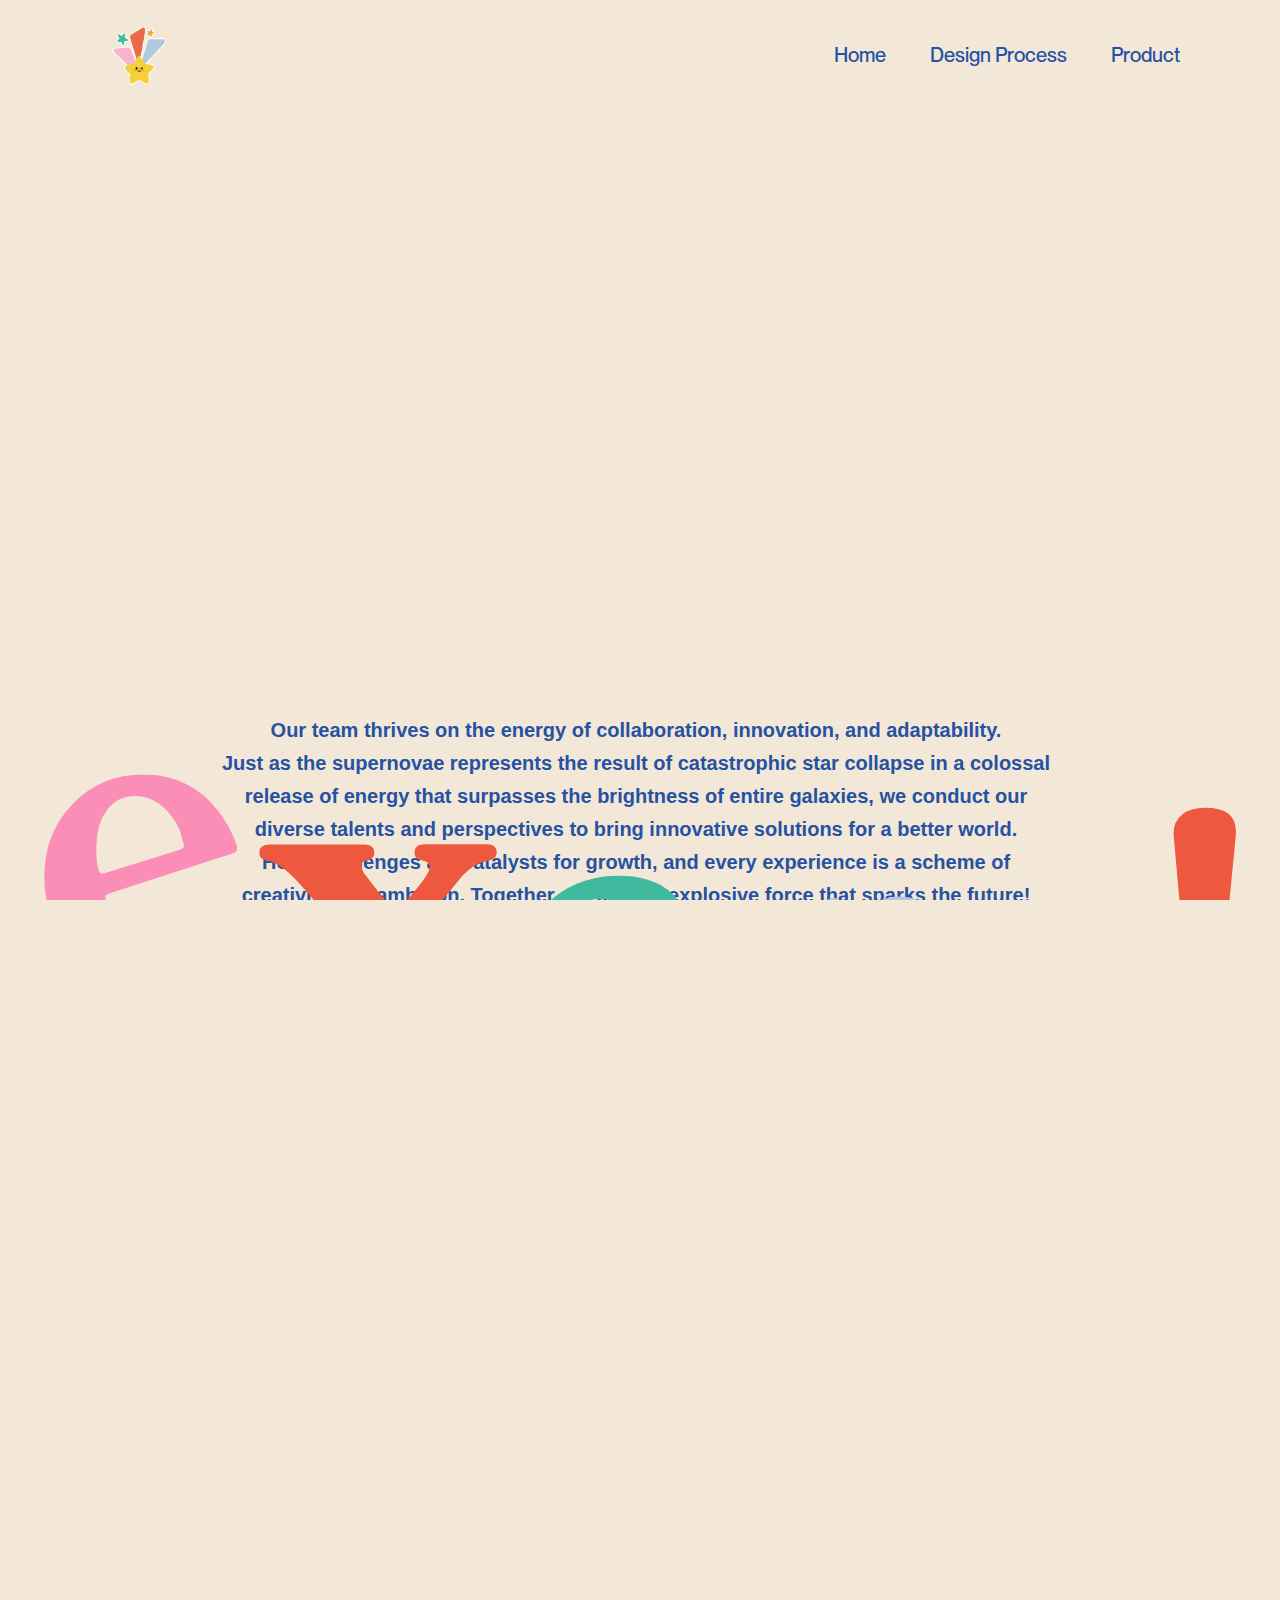
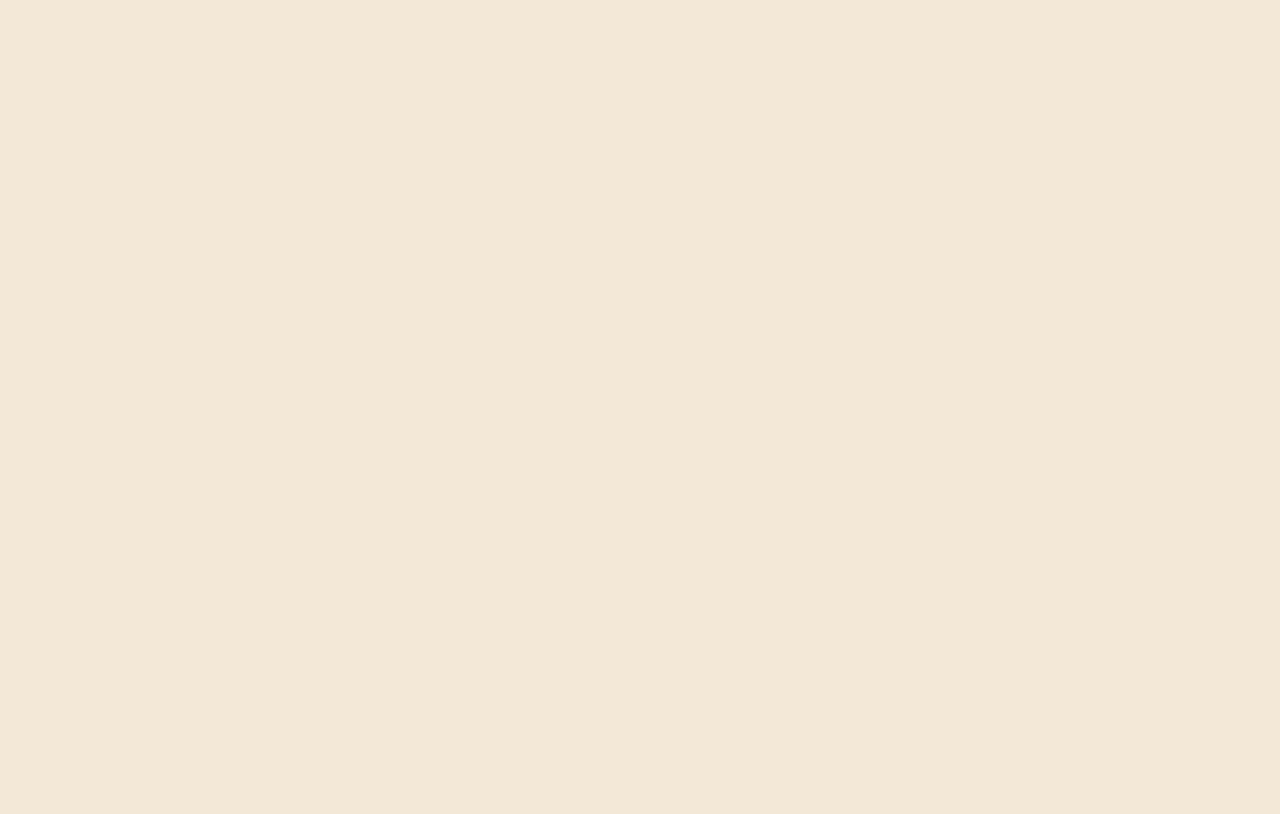
==== index.html @ 471c4457 "Add files via upload" ====
<!DOCTYPE html>
<html lang="en">
<head>
    <meta charset="UTF-8">
    <meta name="viewport" content="width=device-width, initial-scale=1.0">
    <title>Exars</title>
    <link rel="icon" type="x-icon" href="./img/Untitled_Artwork 11.png">
    <link rel="stylesheet" href="css/style.css">
    <link rel="stylesheet" href="https://cdnjs.cloudflare.com/ajax/libs/font-awesome/6.3.0/css/all.min.css">
    <link href="https://fonts.googleapis.com/css2?family=Poppins:ital,wght@0,100;0,200;0,300;0,400;0,500;0,600;0,700;0,800;0,900;1,100;1,200;1,300;1,400;1,500;1,600;1,700;1,800;1,900&display=swap" rel="stylesheet">
</head>
<body>

    <header class="header">
        <a href="index.html" class="logo"><img src="img/secondary.png" alt=""></a>

        <nav class="navbar">
            <a href="index.html">Home</a>
            <a href="dp.html">Design Process</a>
            <a href="produk.html">Product</a>
        </nav>
    </header>


    <div class="exars">
        <div class="h1" style="color: #fa8eb6;">e</div>
        <div class="h1" style="color: #ed583f;">x</div>
        <div class="h1" style="color: #3fba9e;">a</div>
        <div class="h1" style="color: #b2c8df;">r</div>
        <div class="h1" style="color: #f0c20a;">s</div>
        <div class="h1" style="color: #ed583f;">!</div>
    </div> 

    <div class="exarstext">
        <div class="h1" style="color: #2c7766;">Exploding of the Stars</div>
    </div>

    <div class="introduction">
        <h1> Our team thrives on the energy of collaboration, innovation, and adaptability. </h1>
        <h1> Just as the supernovae represents the result of catastrophic star collapse in a colossal </h1>
        <h1>release of energy that surpasses the brightness of entire galaxies, we conduct our </h1>
        <h1>diverse talents and perspectives to bring innovative solutions for a better world.</h1>
        <h1>Here, challenges are catalysts for growth, and every experience is a scheme of</h1>
        <h1>creativity and ambition. Together, we are the explosive force that sparks the future! </h1>
     </div>

     <div class="crew">
        <div class="h1" style="color: #2552a3;">People behind EXARS</div>
     </div>
 

    <div class="container">
        <div class="card">
            <img src="./img/arya.jpg" alt="Arya" class="aryaimg">
            <div class="intro1">
                <h1> Arya Ghiffari Raditya</h1> 
                <h2> Game Programmer </h2>
                <p class="Arya"> The <span> skilled </span> who expertise translate</p>
                <p class="Arya"> into trendsetting experiences for </p> 
                <p class="Arya"> game enthusiasts. They create and </p>
                <p class="Arya"> develop game software by using </p>
                <p class="Arya"> suitable programming languages as </p>
                <p class="Arya"> well as generating game scripts and </p>
                <p class="Arya"> combine the visual elements of the </p>
                <p class="Arya"> game from prototype to final product</p>
        
            </div>
        </div>
        <div class="card">
            <img src="./img/ayesha.jpg" alt="Ayesha" class="ayeshaimg">
            <div class="intro2">
                <h1> Ayesha Mawla Takia </h1> 
                <h2> Graphic Designer </h2>
                <p class="Ayesha"> The masterminds behind eye </p>
                <p class="Ayesha"> catching visuals and beautiful </p>   
                <p class="Ayesha"> websites. They develop and design </p>
                <p class="Ayesha"> the overall graphic elements ideas</p>
                <p class="Ayesha"> and layout that can convey accurate </p>
                <p class="Ayesha"> messaging for our project. </p>
            </div>
        </div>
        <div class="card">
            <img src="./img/BAGASS.jpg" alt="Bagas" class="bagasimg">
            <div class="intro3">
                <h1> Bagas Irfan </h1> 
                <h2> Game Programmer </h2>
                <p class="Bagas"> The <span> skilled </span> who expertise translate</p>
                <p class="Bagas"> into trendsetting experiences for </p> 
                <p class="Bagas"> game enthusiasts. They create and </p>
                <p class="Bagas"> develop game software by using </p>
                <p class="Bagas"> suitable programming languages as </p>
                <p class="Bagas"> well as generating game scripts and </p>
                <p class="Bagas"> combine the visual elements of the </p>
                <p class="Bagas"> game from prototype to final product</p>
            </div>
        </div>
        <div class="card">
            <img src="./img/ANNISA.jpg"alt="Annisa" class="annisaimg">
            <div class="intro4">
                <h1> Annisa Faranadia</h1> 
                <h2> Content Writer </h2>
                <p class="Annisa"> The specialist who writes informative </p>
                <p class="Annisa"> and engaging content to improve our </p>   
                <p class="Annisa"> website visibility. They also develop </p>
                <p class="Annisa"> and create the most outstanding </p>
                <p class="Annisa"> stories characters, dialogue and  </p>
                <p class="Annisa"> game backstory details. </p>
            </div>
        </div>
        <div class="card">
            <img src="./img/hapis.jpg" alt="Hafizh" class="hafizhimg">
            <div class="intro5">
                <h1> Hafizh Muyassar </h1> 
                <h2> Web Programmer </h2>
                <p class="Hafizh"> Someone who create website by </p>
                <p class="Hafizh"> creating layouts, structures and </p>   
                <p class="Hafizh"> features in the web, as well as </p>
                <p class="Hafizh"> designing and managing</p>
                <p class="Hafizh"> programming code using HTML, CSS, </p>
                <p class="Hafizh"> JavaScript and more. They also </p>
                <p class="Hafizh"> improve the web pages and features </p>
                <p class="Hafizh">to ensure our programs run properly. </p>
                
            </div>
        </div>
    </div>

    <footer class="footer">
        <p class="textfoot">Exars</p>
    </footer>

<script src="https://cdnjs.cloudflare.com/ajax/libs/gsap/3.12.5/gsap.min.js"></script>
<script>

    gsap.from(".h1", 1.5, {
        delay:0.1,
        y:700,
        stagger: {
            amount: 0.5,
        },
        ease: "power4.inOut"
    })
    gsap.from(".hero", 2, {
        delay: 0.5,
        y:400,
        ease: "power4.inOut",
    });
</script>
</body>
</html>
---- css/style.css ----
@font-face {
    font-family: neue medium;
    src: url(../font/PPNeueMontreal-Medium.otf);
}
@font-face {
    font-family: neue bold;
    src: url(../font/PPNeueMontreal-Bold.otf);
}
@font-face {
    font-family: brookline;
    src: url(../font/Brookline.ttf);
}

@font-face {
    font-family: verona;
    src: url(../font/Verona-Serial-Medium\ Regular.ttf);
}

*
{
    margin: 0;
    padding: 0;
    box-sizing: border-box;
}

html, body
{
    width: 100vw;
    height: 100vh;
    overflow: auto;
    background-color: #f3e8d7;
}

.header
{
    position: fixed;
    top: 0;
    left: 0;
    width: 100%;
    padding: 20px 100px;
    background-color: #f3e8d7;
    display: flex;
    justify-content: space-between;
    align-items: center;
    z-index: 100;
}

.logo
{
    width: 70px;
    height: 70px;
}

.logo img
{
    width: 80px;
    height: 80px; 
}

.navbar a
{
    position: relative;
    font-size: 20px;
    color: #2552a3;
    text-decoration: none;
    font-weight: 500;
    font-family: "neue medium";
    margin-left: 40px;
}

.navbar a::before
{
    content: '';
    position: absolute;
    top: 100%;
    left: 0;
    width: 0;
    height: 2px;
    background: #2552a3;
    transition: .3s;
}

.navbar a:hover::before
{
    width: 100%;
}


.exars
{
    width: 100%;
    display: flex;
    justify-content: space-between;
    padding: 2em;
}

.exars .h1
{
    position: relative;
    font-family: "verona";
    font-size: 32vw;
    color: #2552a3;
    line-height: 1.125;
}

.exarstext
{
    margin-top: 5px;
    text-align: center;
    font-size: 6vw;
    font-family: 'Franklin Gothic Medium', 'Arial Narrow', Arial, sans-serif;
}

.crew
{
    text-align: center;
    color: #2552a3;
    font-size: 6vw;
    margin-top: 300px;
    font-family: 'Franklin Gothic Medium', 'Arial Narrow', Arial, sans-serif;
}

.introduction
{   
    text-align: center;
    color: #2552a3;
    font-size: 100px;
    margin-top: 100px;
    font-family: 'Franklin Gothic Medium', 'Arial Narrow', Arial, sans-serif;
}

.hero
{
    position: relative;
    width: calc(100vw - 4em);
    height: 100%;
    margin: 0 auto;
    border-radius: 10px;
    border: 4px solid #2552a3;
}


img
{
    width: 100%;
    height: 100%;
    object-fit: fill;
}

.container 
{
    display: flex;
    justify-content: bottom;
    height: 100vh;
    align-items: bottom;
    margin-left: 150px;
    margin-right: 150px;
    margin-top: 100px;
}

.card  
{
    height: 350px;
    margin: 20px;
    box-shadow: 5px 5px 20px rgb(255, 152, 178);
    overflow: hidden;
}

.card img .aryaimg
{ 
    height: 350px;
    width: 350px;
    border-radius: 3px;
}

.card img .ayeshaimg
{ 
    height: 350px;
    width: 350px;
    border-radius: 3px;
}

.card img .bagasimg
{ 
    height: 350px;
    width: 350px;
    border-radius: 3px;
}

.card img .annisaimg
{ 
    height: 350px;
    width: 350px;
    border-radius: 3px;
}

.card img .hafizhimg
{ 
    height: 350px;
    width: 350px;
    border-radius: 3px;
}

.intro1
{
    height: 350px;
    width: 350px;
    padding: 6px;
    box-sizing: border-box;
    position: relative;
    bottom: 100px;
    background: #3fba9e;
    color: white;
}
.intro2
{
    height: 350px;
    width: 350px;
    padding: 6px;
    box-sizing: border-box;
    position: relative;
    bottom: 100px;
    background: #fa8eb6;
    color: white;
}
.intro3
{
    height: 350px;
    width: 350px;
    padding: 6px;
    box-sizing: border-box;
    position: relative;
    bottom: 100px;
    background: #b2c8df;
    color: white;
}
.intro4
{
    height: 350px;
    width: 350px;
    padding: 6px;
    box-sizing: border-box;
    position: relative;
    bottom: 100px;
    background: #f0c20a;
    color: white;
}
.intro5
{
    height: 350px;
    width: 350px;
    padding: 6px;
    box-sizing: border-box;
    position: relative;
    bottom: 100px;
    background: #ed583f;
    color: white;
}

h1
{
    margin: 10px;
    margin-top: 2px ;
    margin-left: 2px;
    font-size: 20px;
    font-family: 'Franklin Gothic Medium', 'Arial Narrow', Arial, sans-serif;
}

h2
{
    margin:5px;
    margin-top: 0,1px ;
    margin-left: 2px;
    font-size: 15px ;
    font-family: 'Franklin Gothic Medium', 'Arial Narrow', Arial, sans-serif;
}



.Arya
{
    font-size: 13px;
    margin: 10px;
    margin-left: 2px;
    visibility: hidden;
    line-height: 5px;
    opacity:0;
    color: #ffffff;
    font-family: 'Franklin Gothic Medium', 'Arial Narrow', Arial, sans-serif;
}

.Ayesha
{
    font-size: 13px;
    margin: 10px;
    margin-left: 2px;
    visibility: hidden;
    line-height: 5px;
    opacity:0;
    color: #ffffff;
    font-family: 'Franklin Gothic Medium', 'Arial Narrow', Arial, sans-serif;
}

.Bagas
{
    font-size: 13px;
    margin: 10px;
    margin-left: 2px;
    visibility: hidden;
    line-height: 5px;
    opacity:0;
    color: #ffffff;
    font-family: 'Franklin Gothic Medium', 'Arial Narrow', Arial, sans-serif;
}

.Annisa
{
    font-size: 13px;
    margin: 10px;
    margin-left: 2px;
    visibility: hidden;
    line-height: 5px;
    opacity:0;
    color: #ffffff;
    font-family: 'Franklin Gothic Medium', 'Arial Narrow', Arial, sans-serif;
}

.Hafizh
{
    font-size: 13px;
    margin: 10px;
    margin-left: 2px;
    visibility: hidden;
    line-height: 5px;
    opacity:0;
    color: #ffffff;
    font-family: 'Franklin Gothic Medium', 'Arial Narrow', Arial, sans-serif;
}

span
{
    font-weight: bold;
}

.card:hover
{
    cursor: pointer;
}

.card:hover .intro1
{
    height: 220PX;
    bottom: 200px;
    background-color: #3fba9e;
    transition: 190ms ease-in-out;
}

.card:hover .intro2
{
    height: 220PX;
    bottom: 170px;
    background-color: #fa8eb6;
    transition: 190ms ease-in-out;
}

.card:hover .intro3
{
    height: 220PX;
    bottom: 200px;
    background-color: #b2c8df;
    transition: 190ms ease-in-out;
}
.card:hover .intro4
{
    height: 220PX;
    bottom: 170px;
    background-color: #f0c20a;
    transition: 190ms ease-in-out;
}
.card:hover .intro5
{
    height: 220PX;
    bottom: 200px;
    background-color: #ed583f;
    transition: 190ms ease-in-out;
}

.card:hover p
{
    opacity: 1;
    visibility: visible;
}

.card:hover img 
{
    transform:scale(1.1)rotate(-3deg)

}

.footer
{

    padding: 30px 100px;
    background-color: #2552a3;
    align-items: center;
}

.footer p
{
    font-family: "Brookline";
    font-size: 42px;
    color: #f3e8d7;
}
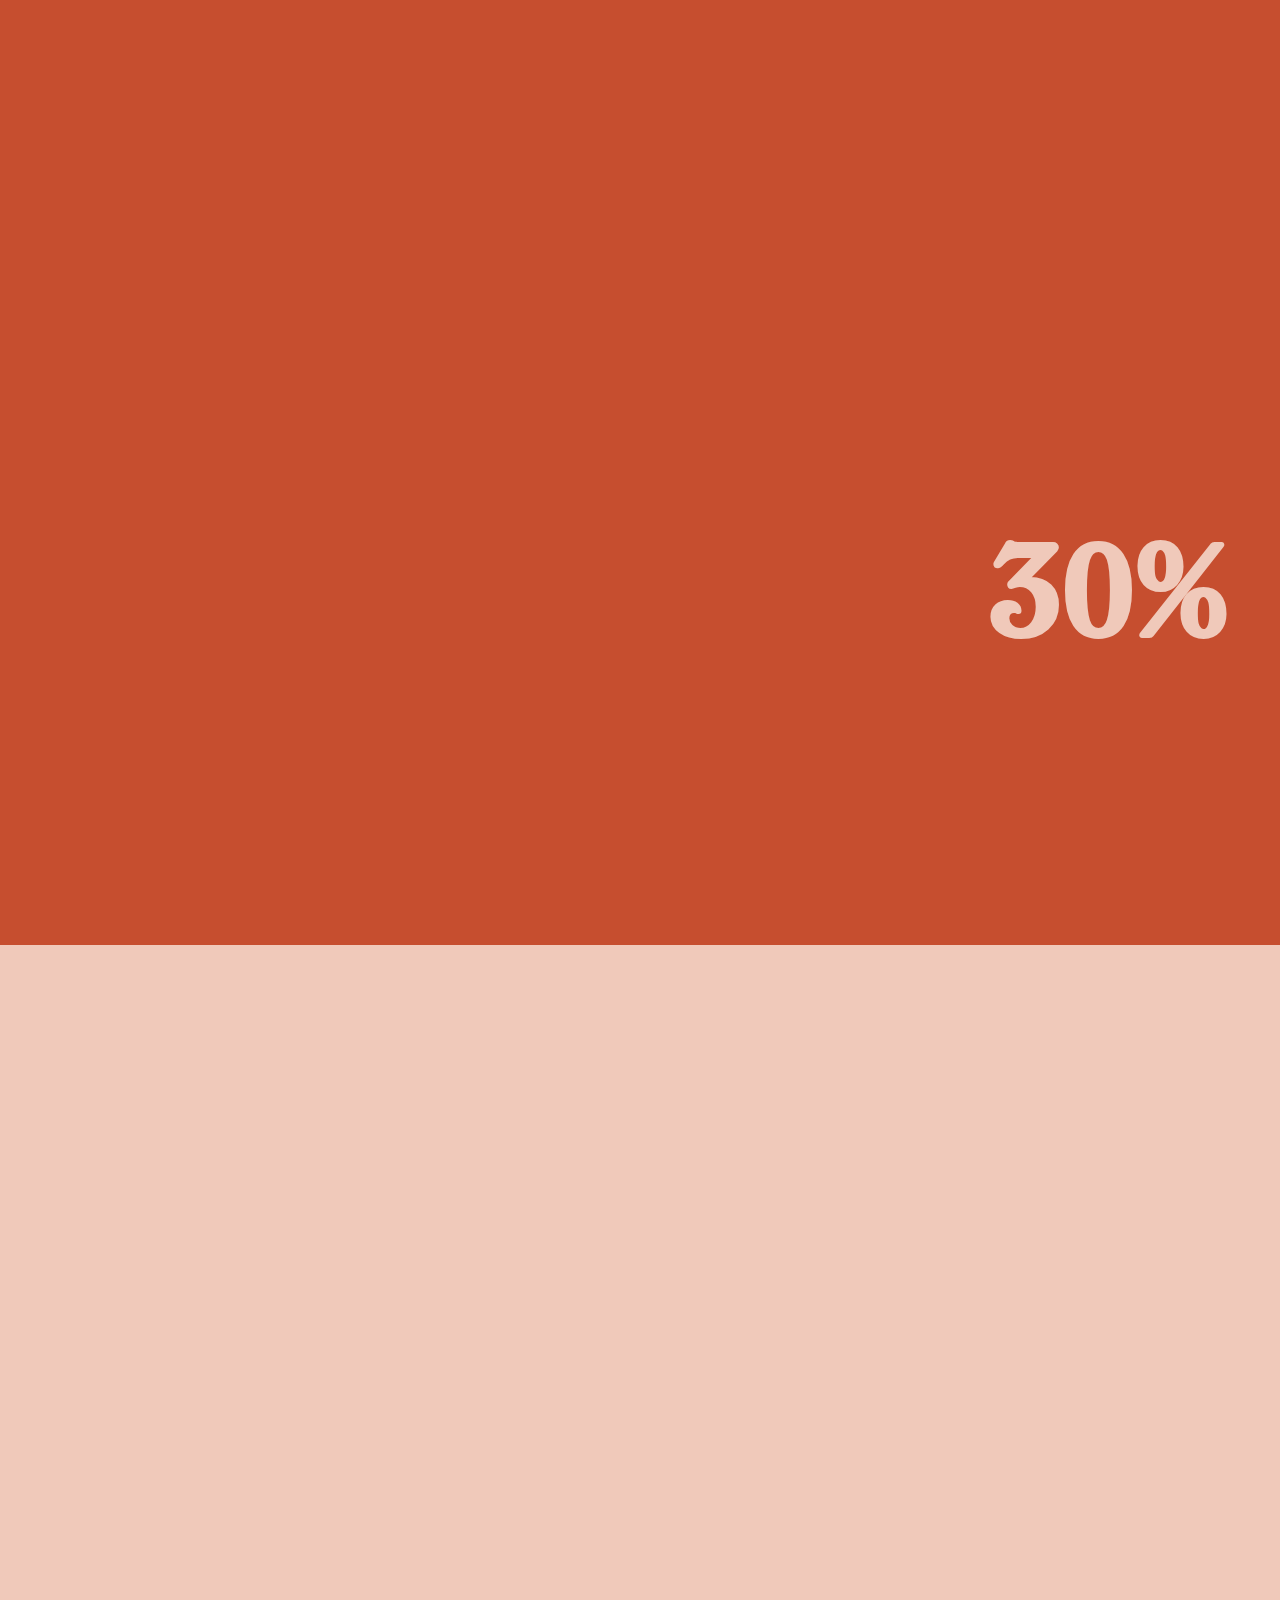
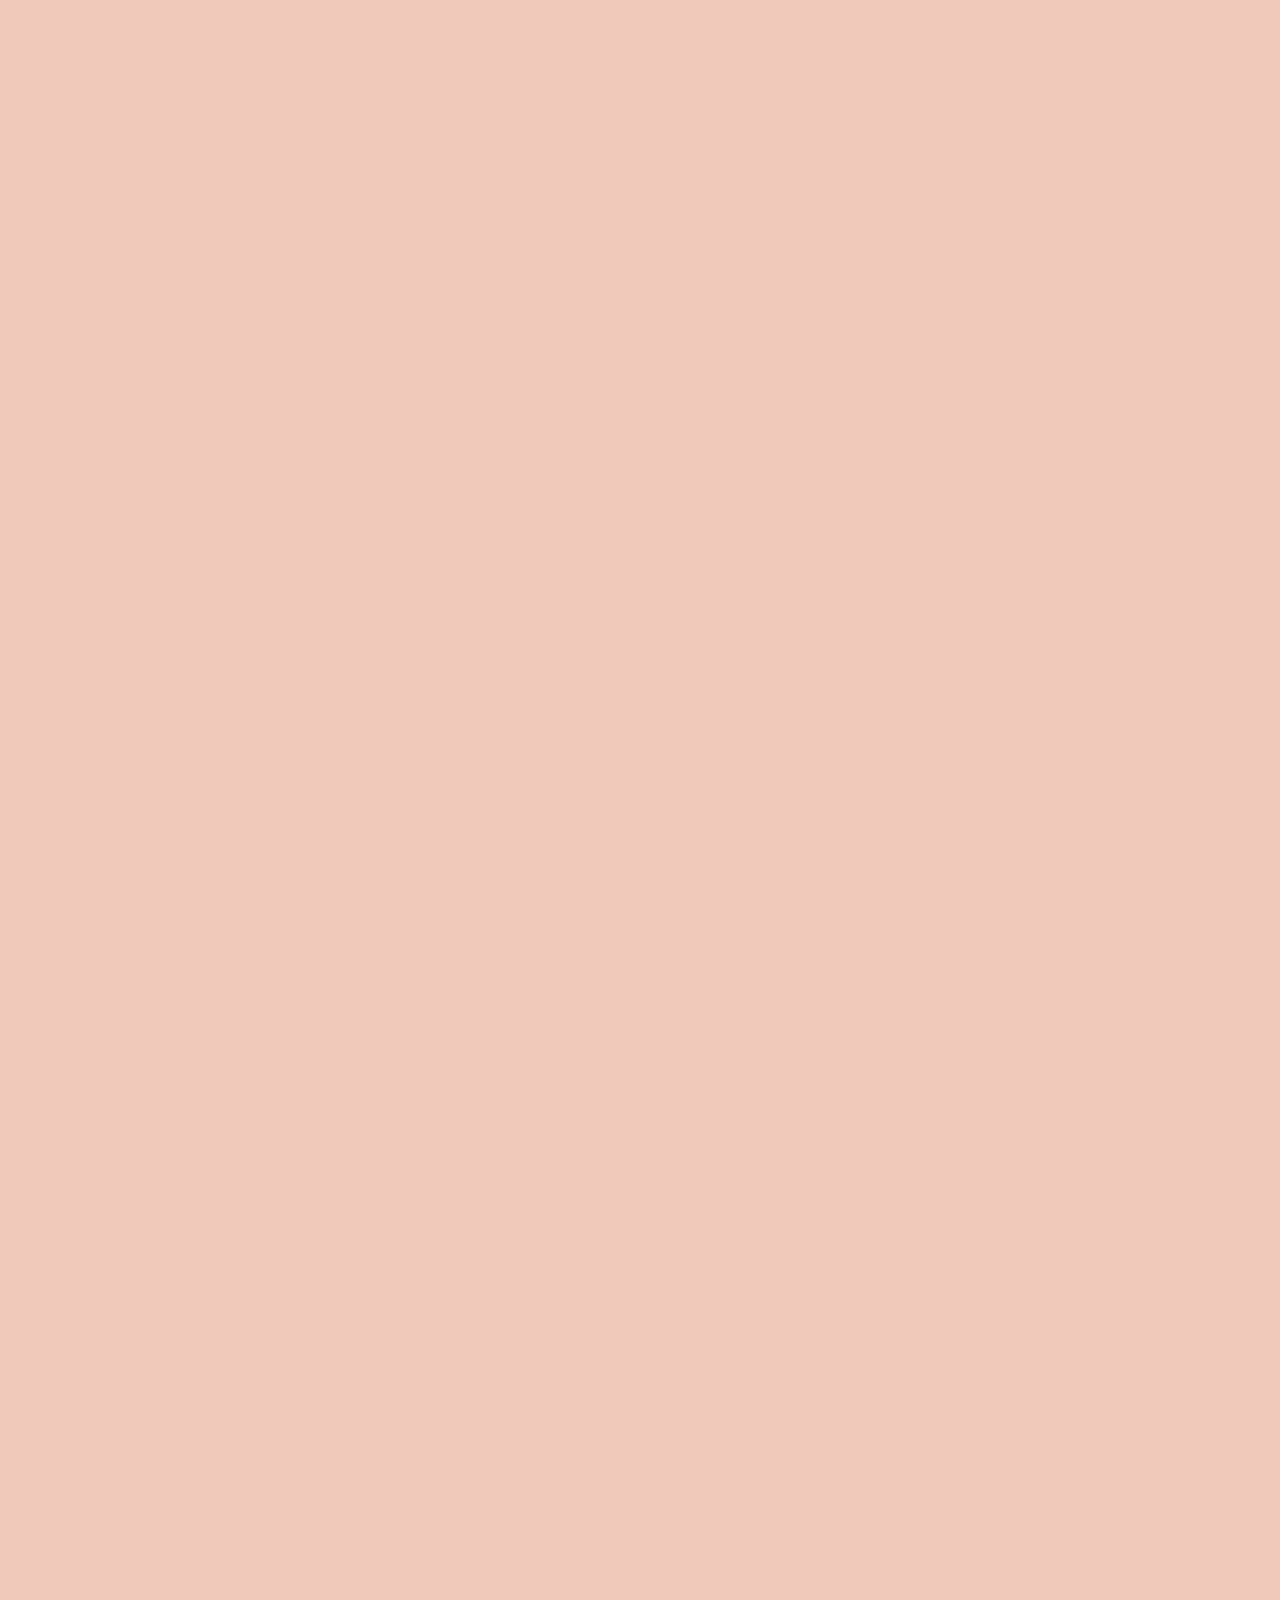
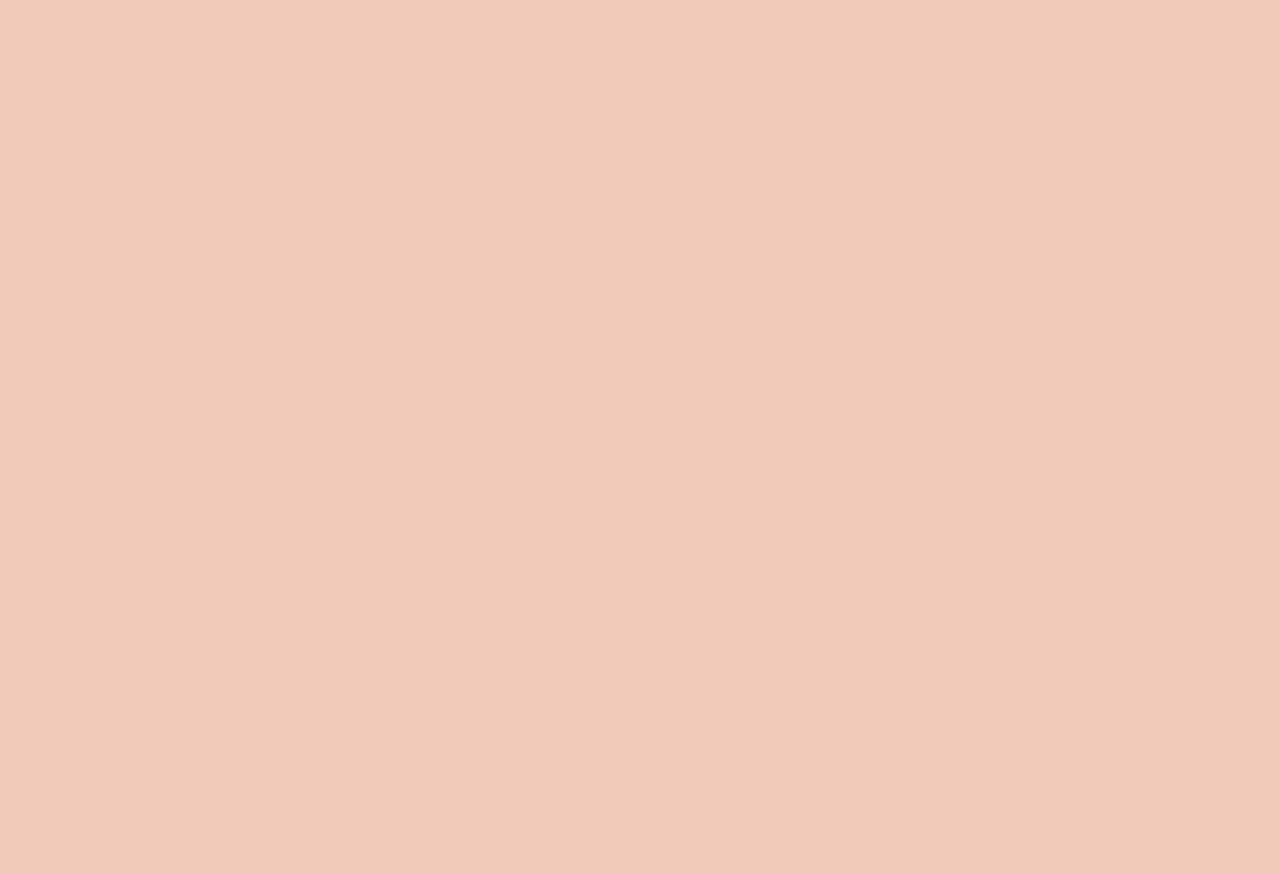
==== commit df482de4: "Add files via upload" ====
--- a/index.html
+++ b/index.html
@@ -4,136 +4,137 @@
     <meta charset="UTF-8">
     <meta name="viewport" content="width=device-width, initial-scale=1.0">
     <title>Exars</title>
-    <link rel="icon" type="x-icon" href="./img/Untitled_Artwork 11.png">
+    <link rel="icon" type="x-icon" href="./img/0.png">
     <link rel="stylesheet" href="css/style.css">
     <link rel="stylesheet" href="https://cdnjs.cloudflare.com/ajax/libs/font-awesome/6.3.0/css/all.min.css">
     <link href="https://fonts.googleapis.com/css2?family=Poppins:ital,wght@0,100;0,200;0,300;0,400;0,500;0,600;0,700;0,800;0,900;1,100;1,200;1,300;1,400;1,500;1,600;1,700;1,800;1,900&display=swap" rel="stylesheet">
 </head>
 <body>
 
+    
+    <div class="loader">
+        <h1 class="counter">0</h1>
+    
+        <div class="overlay">
+          <div class="bar"></div>
+          <div class="bar"></div>
+          <div class="bar"></div>
+          <div class="bar"></div>
+          <div class="bar"></div>
+          <div class="bar"></div>
+          <div class="bar"></div>
+          <div class="bar"></div>
+          <div class="bar"></div>
+          <div class="bar"></div>
+        </div>
+    </div>
+
     <header class="header">
         <a href="index.html" class="logo"><img src="img/secondary.png" alt=""></a>
 
         <nav class="navbar">
             <a href="index.html">Home</a>
-            <a href="dp.html">Design Process</a>
             <a href="produk.html">Product</a>
         </nav>
     </header>
 
 
     <div class="exars">
-        <div class="h1" style="color: #fa8eb6;">e</div>
-        <div class="h1" style="color: #ed583f;">x</div>
-        <div class="h1" style="color: #3fba9e;">a</div>
-        <div class="h1" style="color: #b2c8df;">r</div>
-        <div class="h1" style="color: #f0c20a;">s</div>
-        <div class="h1" style="color: #ed583f;">!</div>
+        <div class="h1">Y</div>
+        <div class="h1" >o</div>
+        <div class="h1" >g</div>
+        <div class="h1" >y</div>
+        <div class="h1" >a</div>
+        <div class="h1" >!</div>
     </div> 
 
-    <div class="exarstext">
-        <div class="h1" style="color: #2c7766;">Exploding of the Stars</div>
+    <div class="karta">
+        <h1 class="h1" style="color: #C64E2F;">karta</h1>
+    </div>
+
+    <div class="hero">
+        <img src="img/1.jpg" alt="">
     </div>
 
     <div class="introduction">
-        <h1> Our team thrives on the energy of collaboration, innovation, and adaptability. </h1>
-        <h1> Just as the supernovae represents the result of catastrophic star collapse in a colossal </h1>
-        <h1>release of energy that surpasses the brightness of entire galaxies, we conduct our </h1>
-        <h1>diverse talents and perspectives to bring innovative solutions for a better world.</h1>
-        <h1>Here, challenges are catalysts for growth, and every experience is a scheme of</h1>
-        <h1>creativity and ambition. Together, we are the explosive force that sparks the future! </h1>
+        <p>
+            Budaya Yogyakarta merujuk pada serangkaian nilai, tradisi, adat, dan kesenian yang berkembang di wilayah Daerah Istimewa Yogyakarta (DIY), salah satu daerah di Indonesia yang memiliki status istimewa dalam hal otonomi dan pemerintahan. Budaya ini merupakan perpaduan antara budaya Jawa dengan unsur-unsur kebangsawanan keraton serta pengaruh Islam, Hindu, dan Budha yang pernah mendominasi wilayah ini. Pengaruh kerajaan-kerajaan besar seperti Mataram, baik Mataram Hindu maupun Mataram Islam, sangat kuat dalam membentuk fondasi budaya masyarakat Yogyakarta.
+        </p>
      </div>
 
-     <div class="crew">
-        <div class="h1" style="color: #2552a3;">People behind EXARS</div>
+     <div class="border">
+        <img src="img/3.jpg" alt="">
      </div>
- 
 
-    <div class="container">
-        <div class="card">
-            <img src="./img/arya.jpg" alt="Arya" class="aryaimg">
-            <div class="intro1">
-                <h1> Arya Ghiffari Raditya</h1> 
-                <h2> Game Programmer </h2>
-                <p class="Arya"> The <span> skilled </span> who expertise translate</p>
-                <p class="Arya"> into trendsetting experiences for </p> 
-                <p class="Arya"> game enthusiasts. They create and </p>
-                <p class="Arya"> develop game software by using </p>
-                <p class="Arya"> suitable programming languages as </p>
-                <p class="Arya"> well as generating game scripts and </p>
-                <p class="Arya"> combine the visual elements of the </p>
-                <p class="Arya"> game from prototype to final product</p>
-        
-            </div>
-        </div>
-        <div class="card">
-            <img src="./img/ayesha.jpg" alt="Ayesha" class="ayeshaimg">
-            <div class="intro2">
-                <h1> Ayesha Mawla Takia </h1> 
-                <h2> Graphic Designer </h2>
-                <p class="Ayesha"> The masterminds behind eye </p>
-                <p class="Ayesha"> catching visuals and beautiful </p>   
-                <p class="Ayesha"> websites. They develop and design </p>
-                <p class="Ayesha"> the overall graphic elements ideas</p>
-                <p class="Ayesha"> and layout that can convey accurate </p>
-                <p class="Ayesha"> messaging for our project. </p>
-            </div>
-        </div>
-        <div class="card">
-            <img src="./img/BAGASS.jpg" alt="Bagas" class="bagasimg">
-            <div class="intro3">
-                <h1> Bagas Irfan </h1> 
-                <h2> Game Programmer </h2>
-                <p class="Bagas"> The <span> skilled </span> who expertise translate</p>
-                <p class="Bagas"> into trendsetting experiences for </p> 
-                <p class="Bagas"> game enthusiasts. They create and </p>
-                <p class="Bagas"> develop game software by using </p>
-                <p class="Bagas"> suitable programming languages as </p>
-                <p class="Bagas"> well as generating game scripts and </p>
-                <p class="Bagas"> combine the visual elements of the </p>
-                <p class="Bagas"> game from prototype to final product</p>
-            </div>
-        </div>
-        <div class="card">
-            <img src="./img/ANNISA.jpg"alt="Annisa" class="annisaimg">
-            <div class="intro4">
-                <h1> Annisa Faranadia</h1> 
-                <h2> Content Writer </h2>
-                <p class="Annisa"> The specialist who writes informative </p>
-                <p class="Annisa"> and engaging content to improve our </p>   
-                <p class="Annisa"> website visibility. They also develop </p>
-                <p class="Annisa"> and create the most outstanding </p>
-                <p class="Annisa"> stories characters, dialogue and  </p>
-                <p class="Annisa"> game backstory details. </p>
-            </div>
-        </div>
-        <div class="card">
-            <img src="./img/hapis.jpg" alt="Hafizh" class="hafizhimg">
-            <div class="intro5">
-                <h1> Hafizh Muyassar </h1> 
-                <h2> Web Programmer </h2>
-                <p class="Hafizh"> Someone who create website by </p>
-                <p class="Hafizh"> creating layouts, structures and </p>   
-                <p class="Hafizh"> features in the web, as well as </p>
-                <p class="Hafizh"> designing and managing</p>
-                <p class="Hafizh"> programming code using HTML, CSS, </p>
-                <p class="Hafizh"> JavaScript and more. They also </p>
-                <p class="Hafizh"> improve the web pages and features </p>
-                <p class="Hafizh">to ensure our programs run properly. </p>
-                
-            </div>
-        </div>
+    <div class="sejarah">
+        <h1>Sejarah Budaya Yogyakarta</h1>
+        <p class="text">Yogyakarta dikenal dengan keistimewaan status politiknya yang diatur dalam konstitusi Indonesia, di mana Sultan Hamengkubuwono dari Keraton Yogyakarta juga berperan sebagai kepala daerah. Status ini memberikan peran penting bagi Yogyakarta dalam mempertahankan identitas budayanya, termasuk bahasa, seni, arsitektur, dan nilai-nilai adat istiadat.</p>
+        <p class="text">Pengaruh budaya Hindu dan Budha masih tampak dalam berbagai peninggalan sejarah seperti Candi Prambanan dan Candi Borobudur, yang keduanya terletak tidak jauh dari Yogyakarta. Selain itu, pengaruh Islam yang dibawa oleh Kesultanan Mataram juga tampak jelas dalam kehidupan masyarakat sehari-hari. Budaya Yogyakarta mencerminkan kesinambungan antara nilai-nilai tradisional dengan modernitas, menjadikan kota ini sebagai pusat kebudayaan dan pendidikan yang dinamis.</p>
     </div>
+
+    <div class="ciri">
+        <h1>Ciri Khas Budaya Yogyakarta</h1>
+        <p class="text">1. Keraton Yogyakarta sebagai simbol kekuasaan dan pusat budaya, Keraton Yogyakarta memainkan peran penting dalam kehidupan masyarakat. Tradisi, seni, dan upacara adat Keraton menjadi cerminan dari identitas budaya Yogyakarta.</p>
+        <p class="text">2. Bahasa Jawa halus atau kromo digunakan sebagai bentuk penghormatan dalam berkomunikasi sehari-hari. Bahasa ini mencerminkan stratifikasi sosial dan norma kesopanan yang menjadi nilai utama dalam masyarakat Yogyakarta.</p>
+        <p class="text">3. Batik Yogyakarta memiliki motif khas dengan filosofi mendalam, yang seringkali berkaitan dengan kehidupan, alam, dan spiritualitas. Seni batik diakui UNESCO sebagai Warisan Budaya Takbenda Dunia.</p>
+        <p class="text">5. Musik gamelan juga menjadi ciri khas seni Yogyakarta, dengan ansambel instrumen tradisional yang kaya akan filosofi harmoni.</p>
+    </div>
+
+    
+    <div class="bordersdg8">
+        <img src="img/sdg.png" alt="">
+     </div>
+
+    <div class="sdg">
+        <h1>Keterkaitan dengan SDG 8 dan SDG 11
+        </h1>
+        <p class="text">Budaya Yogyakarta memiliki relevansi yang kuat dengan Tujuan Pembangunan Berkelanjutan (Sustainable Development Goals/SDGs), khususnya SDG 8 (Pekerjaan Layak dan Pertumbuhan Ekonomi) dan SDG 11 (Kota dan Komunitas yang Berkelanjutan).
+        </p>
+        <p class="text">1. SDG 8: Pekerjaan Layak dan Pertumbuhan Ekonomi Budaya Yogyakarta berperan besar dalam mendukung ekonomi kreatif, khususnya di sektor pariwisata dan industri kreatif seperti batik, kerajinan, dan kesenian tradisional. Pariwisata budaya Yogyakarta menarik jutaan wisatawan setiap tahun, menciptakan lapangan pekerjaan bagi masyarakat lokal. Industri batik dan kerajinan tangan juga menjadi sumber mata pencaharian bagi banyak keluarga di Yogyakarta, berkontribusi pada pertumbuhan ekonomi lokal yang inklusif.</p>
+        <p class="text">2. SDG 11: Kota dan Komunitas yang Berkelanjutan Yogyakarta sebagai kota budaya juga berupaya menjaga kelestarian warisan budaya dan cagar alamnya, seperti melalui upaya pelestarian Keraton, peninggalan sejarah, dan kawasan bersejarah seperti Malioboro. Selain itu, budaya lokal yang menekankan harmoni dengan alam dan kehidupan berkelanjutan sangat relevan dengan upaya menciptakan kota yang ramah lingkungan dan komunitas yang tangguh terhadap perubahan sosial dan iklim.</p>
+    </div>
+
+
 
     <footer class="footer">
         <p class="textfoot">Exars</p>
+        
     </footer>
 
 <script src="https://cdnjs.cloudflare.com/ajax/libs/gsap/3.12.5/gsap.min.js"></script>
 <script>
+function startLoader() {
+    const counter = document.querySelector('.counter');
+    let currentValue = 0;
+  
+    function updateCounter() {
+      if (currentValue >= 100) {
+        return; 
+      }
+  
+      currentValue += Math.floor(Math.random() * 15) + 1; 
+      if (currentValue > 100) {
+        currentValue = 100;
+      }
+      counter.textContent = `${currentValue}%`;
+  
+      const delay = Math.floor(Math.random() * 200) + 50; 
+      setTimeout(updateCounter, delay);
+    }
+  
+    updateCounter(); 
+
+    gsap.to(".counter", { duration: 1, opacity: 0, delay: 3 });
+    gsap.to(".bar", {
+      duration: 2,
+      height: 0,
+      stagger: 0.1, 
+      delay: 3.5, 
+      ease: "power4.out", 
+    });
 
     gsap.from(".h1", 1.5, {
-        delay:0.1,
+        delay:4,
         y:700,
         stagger: {
             amount: 0.5,
@@ -141,10 +142,16 @@
         ease: "power4.inOut"
     })
     gsap.from(".hero", 2, {
-        delay: 0.5,
+        delay: 3,
         y:400,
         ease: "power4.inOut",
     });
+
+    gsap.to(".loader", { duration: 0.5, opacity: 0, delay: 5.5 }); 
+    gsap.set(".loader", { display: "none", delay: 6 }); 
+  }
+  
+  startLoader();
 </script>
 </body>
 </html>--- a/css/style.css
+++ b/css/style.css
@@ -28,17 +28,45 @@
     width: 100vw;
     height: 100vh;
     overflow: auto;
-    background-color: #f3e8d7;
+    background-color: #F0C9BA;
+}
+
+
+.overlay{
+    position: fixed;
+    width: 100vw;
+    height: 100vh;
+    z-index: 2;
+    display: flex;
+}
+
+.bar{
+    width: 10vw;
+    height: 105vh;
+    background: #C64E2F;
+}
+
+.counter{
+    position: fixed;
+    width: 100%;
+    height: 100%;
+    display: flex;
+    justify-content: flex-end;
+    justify-items: flex-end;
+    z-index: 10000;
+    color: #f0c9ba;
+    padding: 4em 0.4em;
+    font-size: 10vw;
+    font-family: verona;
 }
 
 .header
 {
-    position: fixed;
     top: 0;
     left: 0;
     width: 100%;
     padding: 20px 100px;
-    background-color: #f3e8d7;
+    background-color: #F0C9BA;
     display: flex;
     justify-content: space-between;
     align-items: center;
@@ -61,7 +89,7 @@
 {
     position: relative;
     font-size: 20px;
-    color: #2552a3;
+    color: #C64E2F;
     text-decoration: none;
     font-weight: 500;
     font-family: "neue medium";
@@ -76,7 +104,7 @@
     left: 0;
     width: 0;
     height: 2px;
-    background: #2552a3;
+    background: #C64E2F;
     transition: .3s;
 }
 
@@ -91,15 +119,36 @@
     width: 100%;
     display: flex;
     justify-content: space-between;
-    padding: 2em;
+    padding: 4em;
+    padding-bottom: 0;
+}
+
+
+.karta{
+    width: 100%;
+    display: flex;
+    justify-content: space-between;
+    padding: 4em;
+    padding-bottom: 0;
+    padding-top: 0;
+}
+.karta .h1
+{
+    position: relative;
+    font-family: verona;
+    font-size: 16vh;
+    padding-top: 0;
+    padding-bottom: 50px;
+    align-items: right;
+    
 }
 
 .exars .h1
 {
     position: relative;
-    font-family: "verona";
-    font-size: 32vw;
-    color: #2552a3;
+    font-family: verona;
+    font-size: 28vw;
+    color: #C64E2F;
     line-height: 1.125;
 }
 
@@ -108,37 +157,46 @@
     margin-top: 5px;
     text-align: center;
     font-size: 6vw;
-    font-family: 'Franklin Gothic Medium', 'Arial Narrow', Arial, sans-serif;
-}
-
-.crew
-{
-    text-align: center;
-    color: #2552a3;
-    font-size: 6vw;
-    margin-top: 300px;
-    font-family: 'Franklin Gothic Medium', 'Arial Narrow', Arial, sans-serif;
+    font-family: verona;
 }
 
 .introduction
 {   
-    text-align: center;
-    color: #2552a3;
+    text-align: left;
+    color: #C64E2F;
     font-size: 100px;
+    margin-top: 50px;
+}
+
+.hero
+{
+    position: relative;
+    width: calc(100vw - 4em);
+    height: 100%;
     margin-top: 100px;
-    font-family: 'Franklin Gothic Medium', 'Arial Narrow', Arial, sans-serif;
-}
-
-.hero
-{
-    position: relative;
-    width: calc(100vw - 4em);
-    height: 100%;
     margin: 0 auto;
     border-radius: 10px;
-    border: 4px solid #2552a3;
-}
-
+    border: 4px solid #C86A58;
+}
+
+.border
+{
+    position: relative;
+    width: 30vw;
+    height: 50%;
+    margin-top: 10px;
+    margin-right: 100px;
+    margin-left: 12px;
+    border-radius: 10px;
+    border: 4px solid #C86A58;
+    float: right;
+}
+
+.border img{
+    width: 100%;
+    height: 100%;
+    object-fit: fill;
+}
 
 img
 {
@@ -158,250 +216,124 @@
     margin-top: 100px;
 }
 
-.card  
-{
-    height: 350px;
-    margin: 20px;
-    box-shadow: 5px 5px 20px rgb(255, 152, 178);
-    overflow: hidden;
-}
-
-.card img .aryaimg
-{ 
-    height: 350px;
-    width: 350px;
-    border-radius: 3px;
-}
-
-.card img .ayeshaimg
-{ 
-    height: 350px;
-    width: 350px;
-    border-radius: 3px;
-}
-
-.card img .bagasimg
-{ 
-    height: 350px;
-    width: 350px;
-    border-radius: 3px;
-}
-
-.card img .annisaimg
-{ 
-    height: 350px;
-    width: 350px;
-    border-radius: 3px;
-}
-
-.card img .hafizhimg
-{ 
-    height: 350px;
-    width: 350px;
-    border-radius: 3px;
-}
-
-.intro1
-{
-    height: 350px;
-    width: 350px;
-    padding: 6px;
-    box-sizing: border-box;
-    position: relative;
-    bottom: 100px;
-    background: #3fba9e;
-    color: white;
-}
-.intro2
-{
-    height: 350px;
-    width: 350px;
-    padding: 6px;
-    box-sizing: border-box;
-    position: relative;
-    bottom: 100px;
-    background: #fa8eb6;
-    color: white;
-}
-.intro3
-{
-    height: 350px;
-    width: 350px;
-    padding: 6px;
-    box-sizing: border-box;
-    position: relative;
-    bottom: 100px;
-    background: #b2c8df;
-    color: white;
-}
-.intro4
-{
-    height: 350px;
-    width: 350px;
-    padding: 6px;
-    box-sizing: border-box;
-    position: relative;
-    bottom: 100px;
-    background: #f0c20a;
-    color: white;
-}
-.intro5
-{
-    height: 350px;
-    width: 350px;
-    padding: 6px;
-    box-sizing: border-box;
-    position: relative;
-    bottom: 100px;
-    background: #ed583f;
-    color: white;
-}
-
-h1
-{
-    margin: 10px;
-    margin-top: 2px ;
-    margin-left: 2px;
-    font-size: 20px;
-    font-family: 'Franklin Gothic Medium', 'Arial Narrow', Arial, sans-serif;
+.sejarah h1
+{
+    position: relative;
+    font-family: verona;
+    font-size: 6vw;
+    color: #C64E2F;
+    line-height: 1.125;
+    padding: 12vh;
+    padding-bottom: 20px;
+    padding-top: 10px;
+}
+
+.sejarah p{
+    text-align: left;
+    color: #C86A58;
+    font-size: 23px;
+    font-family: neue medium;
+    padding: 12vh;
+    padding-top: 0;
+    padding-bottom: 21px;
+    padding-right: 12px;
+}
+.ciri h1
+{
+    position: relative;
+    font-family: verona;
+    font-size: 6vw;
+    color: #C64E2F;
+    line-height: 1.125;
+    padding: 12vh;
+    padding-bottom: 20px;
+    padding-top: 10px;
+}
+
+.ciri p{
+    text-align: left;
+    color: #C86A58;
+    font-size: 23px;
+    font-family: neue medium;
+    padding: 12vh;
+    padding-top: 0;
+    padding-bottom: 21px;
+    margin-right: 50px;
+}
+
+.sdg
+{
+    padding-bottom: 100px;
+}
+
+.sdg h1
+{
+    position: relative;
+    font-family: verona;
+    font-size: 6vw;
+    color: #C64E2F;
+    line-height: 1.125;
+    padding: 12vh;
+    padding-bottom: 20px;
+    padding-top: 10px;
+}
+
+.sdg p{
+    text-align: left;
+    color: #C86A58;
+    font-size: 23px;
+    font-family: neue medium;
+    padding: 12vh;
+    padding-top: 0;
+    padding-bottom: 21px;
+    margin-right: 50px;
+}
+
+
+.bordersdg8
+{
+    position: relative;
+    width: 25vw;
+    height: 45vw;
+    margin-top: 10px;
+    margin-right: 100px;
+    margin-left: 50px;
+    border-radius: 10px;
+    border: 4px solid #C86A58;
+    float: left;    
+}
+
+.bordersdg8 img{
+    width: 100%;
+    height: 100%;
+    object-fit: fill;
+}
+
+.introduction p
+{
+    text-align: left;
+    color: #C86A58;
+    font-size: 23px;
+    font-family: neue medium;
+    padding: 12vh;
+    padding-top: 0;
+    padding-bottom: 21px;
 }
 
 h2
 {
     margin:5px;
     margin-top: 0,1px ;
-    margin-left: 2px;
+    margin-left: 20px;
     font-size: 15px ;
     font-family: 'Franklin Gothic Medium', 'Arial Narrow', Arial, sans-serif;
 }
 
-
-
-.Arya
-{
-    font-size: 13px;
-    margin: 10px;
-    margin-left: 2px;
-    visibility: hidden;
-    line-height: 5px;
-    opacity:0;
-    color: #ffffff;
-    font-family: 'Franklin Gothic Medium', 'Arial Narrow', Arial, sans-serif;
-}
-
-.Ayesha
-{
-    font-size: 13px;
-    margin: 10px;
-    margin-left: 2px;
-    visibility: hidden;
-    line-height: 5px;
-    opacity:0;
-    color: #ffffff;
-    font-family: 'Franklin Gothic Medium', 'Arial Narrow', Arial, sans-serif;
-}
-
-.Bagas
-{
-    font-size: 13px;
-    margin: 10px;
-    margin-left: 2px;
-    visibility: hidden;
-    line-height: 5px;
-    opacity:0;
-    color: #ffffff;
-    font-family: 'Franklin Gothic Medium', 'Arial Narrow', Arial, sans-serif;
-}
-
-.Annisa
-{
-    font-size: 13px;
-    margin: 10px;
-    margin-left: 2px;
-    visibility: hidden;
-    line-height: 5px;
-    opacity:0;
-    color: #ffffff;
-    font-family: 'Franklin Gothic Medium', 'Arial Narrow', Arial, sans-serif;
-}
-
-.Hafizh
-{
-    font-size: 13px;
-    margin: 10px;
-    margin-left: 2px;
-    visibility: hidden;
-    line-height: 5px;
-    opacity:0;
-    color: #ffffff;
-    font-family: 'Franklin Gothic Medium', 'Arial Narrow', Arial, sans-serif;
-}
-
-span
-{
-    font-weight: bold;
-}
-
-.card:hover
-{
-    cursor: pointer;
-}
-
-.card:hover .intro1
-{
-    height: 220PX;
-    bottom: 200px;
-    background-color: #3fba9e;
-    transition: 190ms ease-in-out;
-}
-
-.card:hover .intro2
-{
-    height: 220PX;
-    bottom: 170px;
-    background-color: #fa8eb6;
-    transition: 190ms ease-in-out;
-}
-
-.card:hover .intro3
-{
-    height: 220PX;
-    bottom: 200px;
-    background-color: #b2c8df;
-    transition: 190ms ease-in-out;
-}
-.card:hover .intro4
-{
-    height: 220PX;
-    bottom: 170px;
-    background-color: #f0c20a;
-    transition: 190ms ease-in-out;
-}
-.card:hover .intro5
-{
-    height: 220PX;
-    bottom: 200px;
-    background-color: #ed583f;
-    transition: 190ms ease-in-out;
-}
-
-.card:hover p
-{
-    opacity: 1;
-    visibility: visible;
-}
-
-.card:hover img 
-{
-    transform:scale(1.1)rotate(-3deg)
-
-}
-
 .footer
 {
-
+    padding-top: 30px;
     padding: 30px 100px;
-    background-color: #2552a3;
+    background-color: #C64E2F;
     align-items: center;
 }
 
@@ -409,5 +341,30 @@
 {
     font-family: "Brookline";
     font-size: 42px;
-    color: #f3e8d7;
+    color: #F0C9BA;
+}
+
+a
+{
+    position: relative;
+    font-size: 20px;
+    color: #C64E2F;
+    text-decoration: none;
+    font-weight: 500;
+    font-family: "neue bold";
+}
+a::before
+{
+    content: '';
+    position: absolute;
+    top: 100%;
+    left: 0;
+    width: 0;
+    height: 2px;
+    background: #C64E2F;
+    transition: .3s;
+}
+a:hover::after
+{
+    width: 100%;
 }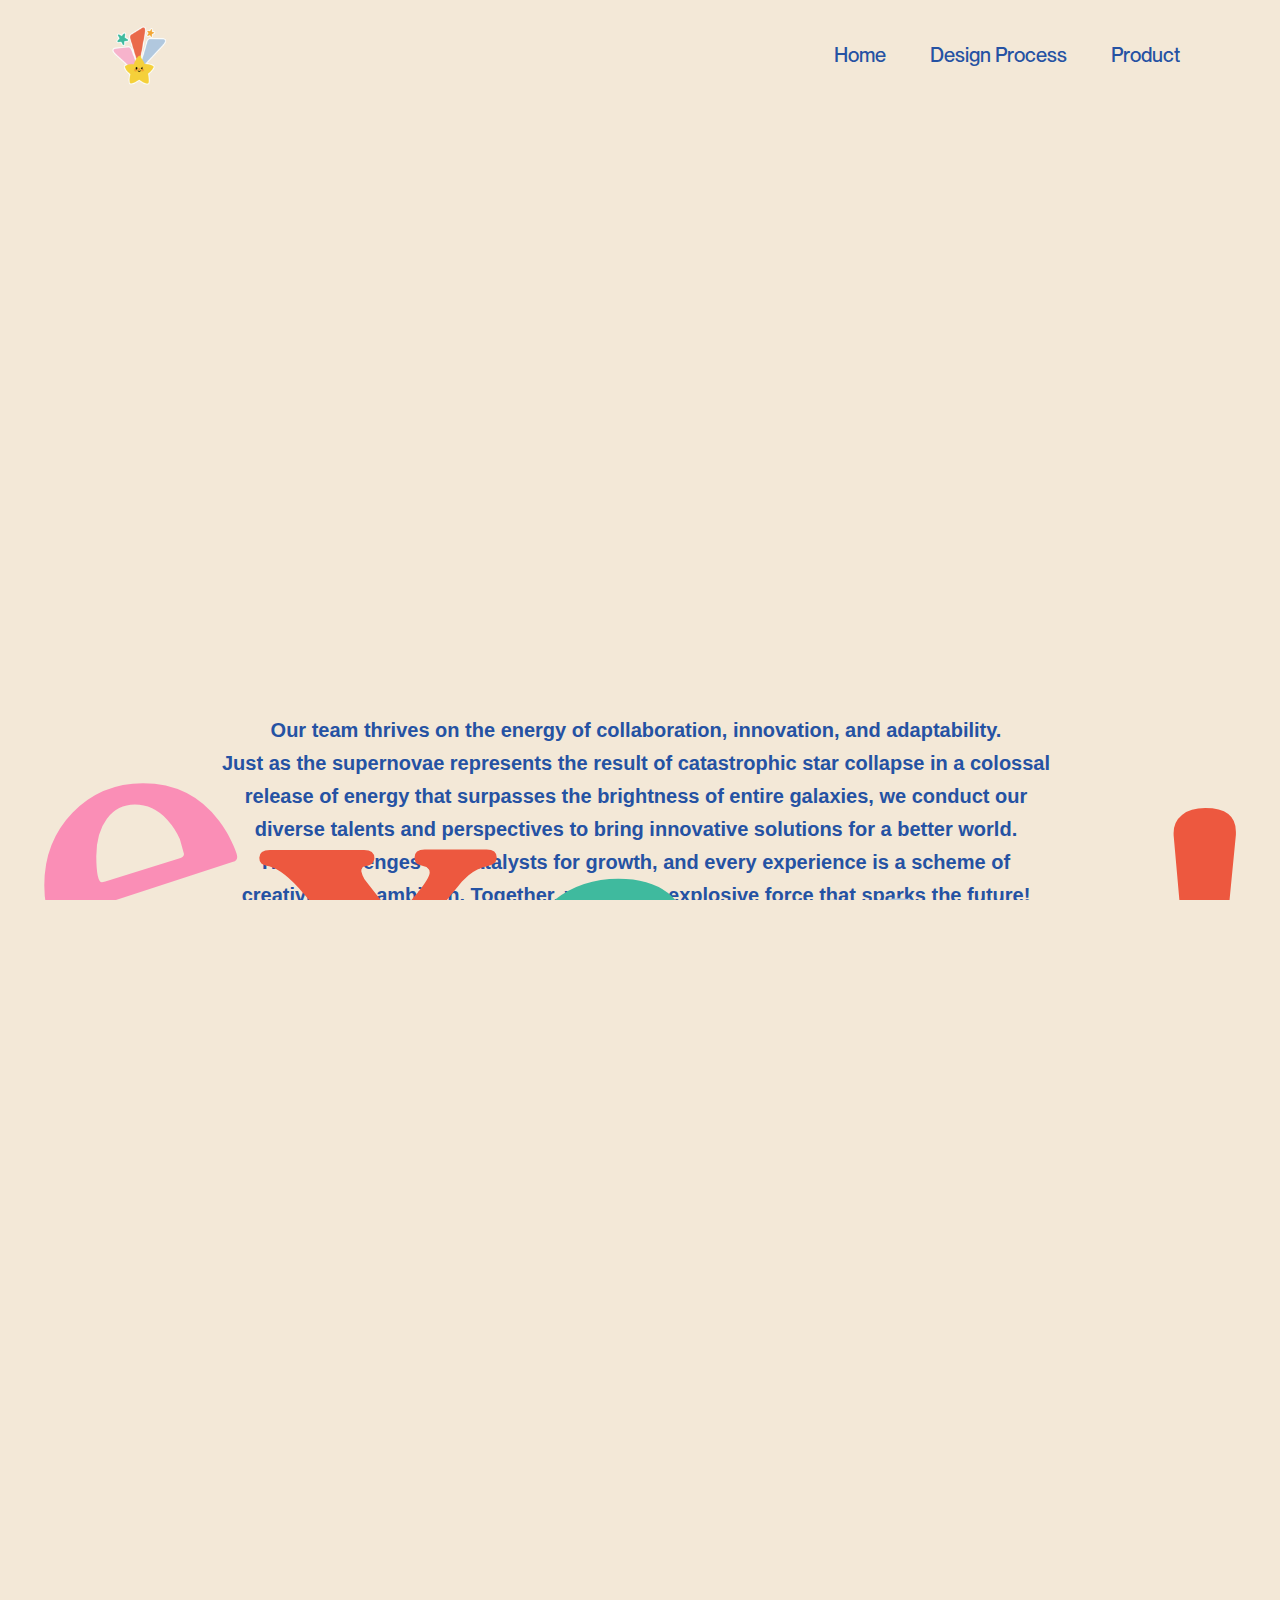
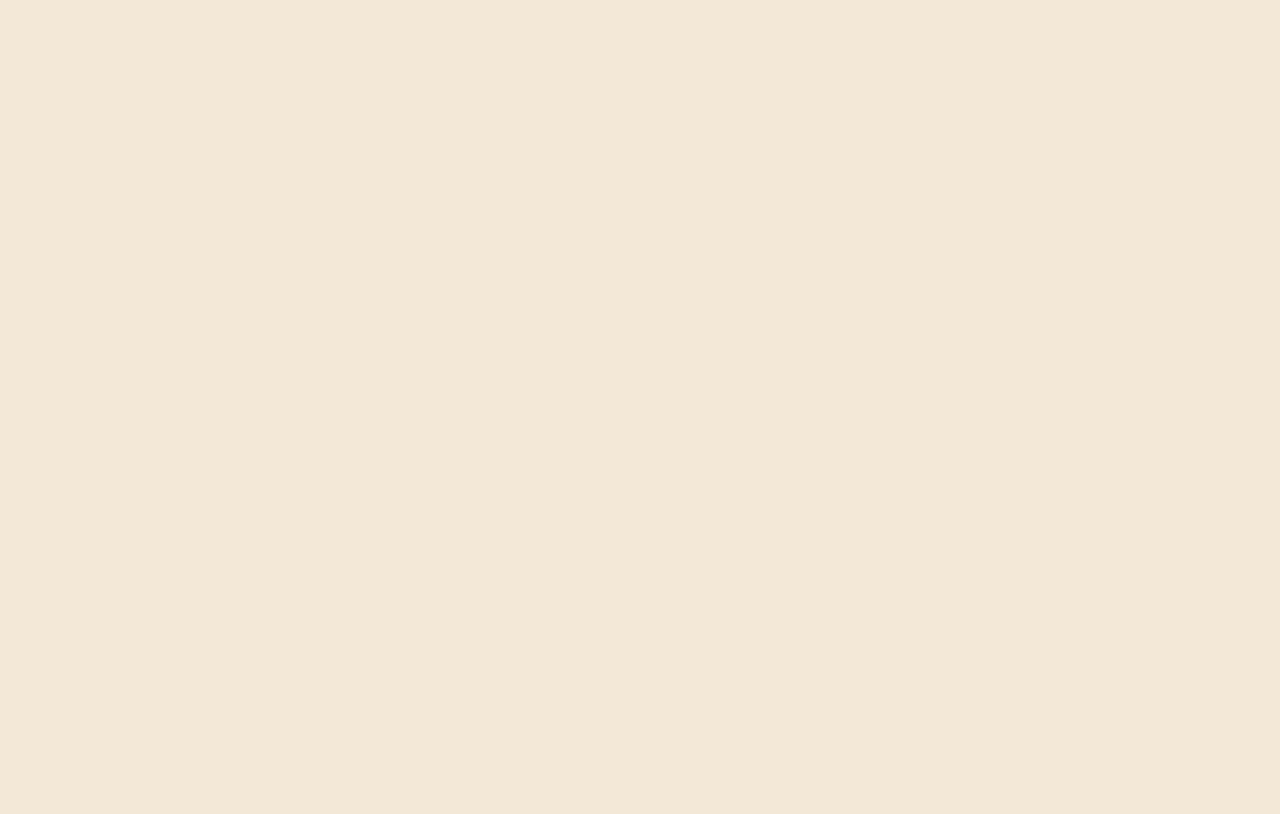
==== commit a3334373: "Add files via upload" ====
--- a/index.html
+++ b/index.html
@@ -4,137 +4,136 @@
     <meta charset="UTF-8">
     <meta name="viewport" content="width=device-width, initial-scale=1.0">
     <title>Exars</title>
-    <link rel="icon" type="x-icon" href="./img/0.png">
+    <link rel="icon" type="x-icon" href="./img/Untitled_Artwork 11.png">
     <link rel="stylesheet" href="css/style.css">
     <link rel="stylesheet" href="https://cdnjs.cloudflare.com/ajax/libs/font-awesome/6.3.0/css/all.min.css">
     <link href="https://fonts.googleapis.com/css2?family=Poppins:ital,wght@0,100;0,200;0,300;0,400;0,500;0,600;0,700;0,800;0,900;1,100;1,200;1,300;1,400;1,500;1,600;1,700;1,800;1,900&display=swap" rel="stylesheet">
 </head>
 <body>
 
-    
-    <div class="loader">
-        <h1 class="counter">0</h1>
-    
-        <div class="overlay">
-          <div class="bar"></div>
-          <div class="bar"></div>
-          <div class="bar"></div>
-          <div class="bar"></div>
-          <div class="bar"></div>
-          <div class="bar"></div>
-          <div class="bar"></div>
-          <div class="bar"></div>
-          <div class="bar"></div>
-          <div class="bar"></div>
-        </div>
-    </div>
-
     <header class="header">
         <a href="index.html" class="logo"><img src="img/secondary.png" alt=""></a>
 
         <nav class="navbar">
             <a href="index.html">Home</a>
+            <a href="dp.html">Design Process</a>
             <a href="produk.html">Product</a>
         </nav>
     </header>
 
 
     <div class="exars">
-        <div class="h1">Y</div>
-        <div class="h1" >o</div>
-        <div class="h1" >g</div>
-        <div class="h1" >y</div>
-        <div class="h1" >a</div>
-        <div class="h1" >!</div>
+        <div class="h1" style="color: #fa8eb6;">e</div>
+        <div class="h1" style="color: #ed583f;">x</div>
+        <div class="h1" style="color: #3fba9e;">a</div>
+        <div class="h1" style="color: #b2c8df;">r</div>
+        <div class="h1" style="color: #f0c20a;">s</div>
+        <div class="h1" style="color: #ed583f;">!</div>
     </div> 
 
-    <div class="karta">
-        <h1 class="h1" style="color: #C64E2F;">karta</h1>
-    </div>
-
-    <div class="hero">
-        <img src="img/1.jpg" alt="">
+    <div class="exarstext">
+        <div class="h1" style="color: #2c7766;">Exploding of the Stars</div>
     </div>
 
     <div class="introduction">
-        <p>
-            Budaya Yogyakarta merujuk pada serangkaian nilai, tradisi, adat, dan kesenian yang berkembang di wilayah Daerah Istimewa Yogyakarta (DIY), salah satu daerah di Indonesia yang memiliki status istimewa dalam hal otonomi dan pemerintahan. Budaya ini merupakan perpaduan antara budaya Jawa dengan unsur-unsur kebangsawanan keraton serta pengaruh Islam, Hindu, dan Budha yang pernah mendominasi wilayah ini. Pengaruh kerajaan-kerajaan besar seperti Mataram, baik Mataram Hindu maupun Mataram Islam, sangat kuat dalam membentuk fondasi budaya masyarakat Yogyakarta.
-        </p>
+        <h1> Our team thrives on the energy of collaboration, innovation, and adaptability. </h1>
+        <h1> Just as the supernovae represents the result of catastrophic star collapse in a colossal </h1>
+        <h1>release of energy that surpasses the brightness of entire galaxies, we conduct our </h1>
+        <h1>diverse talents and perspectives to bring innovative solutions for a better world.</h1>
+        <h1>Here, challenges are catalysts for growth, and every experience is a scheme of</h1>
+        <h1>creativity and ambition. Together, we are the explosive force that sparks the future! </h1>
      </div>
 
-     <div class="border">
-        <img src="img/3.jpg" alt="">
+     <div class="crew">
+        <div class="h1" style="color: #2552a3;">People behind EXARS</div>
      </div>
+ 
 
-    <div class="sejarah">
-        <h1>Sejarah Budaya Yogyakarta</h1>
-        <p class="text">Yogyakarta dikenal dengan keistimewaan status politiknya yang diatur dalam konstitusi Indonesia, di mana Sultan Hamengkubuwono dari Keraton Yogyakarta juga berperan sebagai kepala daerah. Status ini memberikan peran penting bagi Yogyakarta dalam mempertahankan identitas budayanya, termasuk bahasa, seni, arsitektur, dan nilai-nilai adat istiadat.</p>
-        <p class="text">Pengaruh budaya Hindu dan Budha masih tampak dalam berbagai peninggalan sejarah seperti Candi Prambanan dan Candi Borobudur, yang keduanya terletak tidak jauh dari Yogyakarta. Selain itu, pengaruh Islam yang dibawa oleh Kesultanan Mataram juga tampak jelas dalam kehidupan masyarakat sehari-hari. Budaya Yogyakarta mencerminkan kesinambungan antara nilai-nilai tradisional dengan modernitas, menjadikan kota ini sebagai pusat kebudayaan dan pendidikan yang dinamis.</p>
+    <div class="container">
+        <div class="card">
+            <img src="./img/arya.jpg" alt="Arya" class="aryaimg">
+            <div class="intro1">
+                <h1> Arya Ghiffari Raditya</h1> 
+                <h2> Game Programmer </h2>
+                <p class="Arya"> The <span> skilled </span> who expertise translate</p>
+                <p class="Arya"> into trendsetting experiences for </p> 
+                <p class="Arya"> game enthusiasts. They create and </p>
+                <p class="Arya"> develop game software by using </p>
+                <p class="Arya"> suitable programming languages as </p>
+                <p class="Arya"> well as generating game scripts and </p>
+                <p class="Arya"> combine the visual elements of the </p>
+                <p class="Arya"> game from prototype to final product</p>
+        
+            </div>
+        </div>
+        <div class="card">
+            <img src="./img/ayesha.jpg" alt="Ayesha" class="ayeshaimg">
+            <div class="intro2">
+                <h1> Ayesha Mawla Takia </h1> 
+                <h2> Graphic Designer </h2>
+                <p class="Ayesha"> The masterminds behind eye </p>
+                <p class="Ayesha"> catching visuals and beautiful </p>   
+                <p class="Ayesha"> websites. They develop and design </p>
+                <p class="Ayesha"> the overall graphic elements ideas</p>
+                <p class="Ayesha"> and layout that can convey accurate </p>
+                <p class="Ayesha"> messaging for our project. </p>
+            </div>
+        </div>
+        <div class="card">
+            <img src="./img/BAGASS.jpg" alt="Bagas" class="bagasimg">
+            <div class="intro3">
+                <h1> Bagas Irfan </h1> 
+                <h2> Game Programmer </h2>
+                <p class="Bagas"> The <span> skilled </span> who expertise translate</p>
+                <p class="Bagas"> into trendsetting experiences for </p> 
+                <p class="Bagas"> game enthusiasts. They create and </p>
+                <p class="Bagas"> develop game software by using </p>
+                <p class="Bagas"> suitable programming languages as </p>
+                <p class="Bagas"> well as generating game scripts and </p>
+                <p class="Bagas"> combine the visual elements of the </p>
+                <p class="Bagas"> game from prototype to final product</p>
+            </div>
+        </div>
+        <div class="card">
+            <img src="./img/ANNISA.jpg"alt="Annisa" class="annisaimg">
+            <div class="intro4">
+                <h1> Annisa Faranadia</h1> 
+                <h2> Content Writer </h2>
+                <p class="Annisa"> The specialist who writes informative </p>
+                <p class="Annisa"> and engaging content to improve our </p>   
+                <p class="Annisa"> website visibility. They also develop </p>
+                <p class="Annisa"> and create the most outstanding </p>
+                <p class="Annisa"> stories characters, dialogue and  </p>
+                <p class="Annisa"> game backstory details. </p>
+            </div>
+        </div>
+        <div class="card">
+            <img src="./img/hapis.jpg" alt="Hafizh" class="hafizhimg">
+            <div class="intro5">
+                <h1> Hafizh Muyassar </h1> 
+                <h2> Web Programmer </h2>
+                <p class="Hafizh"> Someone who create website by </p>
+                <p class="Hafizh"> creating layouts, structures and </p>   
+                <p class="Hafizh"> features in the web, as well as </p>
+                <p class="Hafizh"> designing and managing</p>
+                <p class="Hafizh"> programming code using HTML, CSS, </p>
+                <p class="Hafizh"> JavaScript and more. They also </p>
+                <p class="Hafizh"> improve the web pages and features </p>
+                <p class="Hafizh">to ensure our programs run properly. </p>
+                
+            </div>
+        </div>
     </div>
-
-    <div class="ciri">
-        <h1>Ciri Khas Budaya Yogyakarta</h1>
-        <p class="text">1. Keraton Yogyakarta sebagai simbol kekuasaan dan pusat budaya, Keraton Yogyakarta memainkan peran penting dalam kehidupan masyarakat. Tradisi, seni, dan upacara adat Keraton menjadi cerminan dari identitas budaya Yogyakarta.</p>
-        <p class="text">2. Bahasa Jawa halus atau kromo digunakan sebagai bentuk penghormatan dalam berkomunikasi sehari-hari. Bahasa ini mencerminkan stratifikasi sosial dan norma kesopanan yang menjadi nilai utama dalam masyarakat Yogyakarta.</p>
-        <p class="text">3. Batik Yogyakarta memiliki motif khas dengan filosofi mendalam, yang seringkali berkaitan dengan kehidupan, alam, dan spiritualitas. Seni batik diakui UNESCO sebagai Warisan Budaya Takbenda Dunia.</p>
-        <p class="text">5. Musik gamelan juga menjadi ciri khas seni Yogyakarta, dengan ansambel instrumen tradisional yang kaya akan filosofi harmoni.</p>
-    </div>
-
-    
-    <div class="bordersdg8">
-        <img src="img/sdg.png" alt="">
-     </div>
-
-    <div class="sdg">
-        <h1>Keterkaitan dengan SDG 8 dan SDG 11
-        </h1>
-        <p class="text">Budaya Yogyakarta memiliki relevansi yang kuat dengan Tujuan Pembangunan Berkelanjutan (Sustainable Development Goals/SDGs), khususnya SDG 8 (Pekerjaan Layak dan Pertumbuhan Ekonomi) dan SDG 11 (Kota dan Komunitas yang Berkelanjutan).
-        </p>
-        <p class="text">1. SDG 8: Pekerjaan Layak dan Pertumbuhan Ekonomi Budaya Yogyakarta berperan besar dalam mendukung ekonomi kreatif, khususnya di sektor pariwisata dan industri kreatif seperti batik, kerajinan, dan kesenian tradisional. Pariwisata budaya Yogyakarta menarik jutaan wisatawan setiap tahun, menciptakan lapangan pekerjaan bagi masyarakat lokal. Industri batik dan kerajinan tangan juga menjadi sumber mata pencaharian bagi banyak keluarga di Yogyakarta, berkontribusi pada pertumbuhan ekonomi lokal yang inklusif.</p>
-        <p class="text">2. SDG 11: Kota dan Komunitas yang Berkelanjutan Yogyakarta sebagai kota budaya juga berupaya menjaga kelestarian warisan budaya dan cagar alamnya, seperti melalui upaya pelestarian Keraton, peninggalan sejarah, dan kawasan bersejarah seperti Malioboro. Selain itu, budaya lokal yang menekankan harmoni dengan alam dan kehidupan berkelanjutan sangat relevan dengan upaya menciptakan kota yang ramah lingkungan dan komunitas yang tangguh terhadap perubahan sosial dan iklim.</p>
-    </div>
-
-
 
     <footer class="footer">
         <p class="textfoot">Exars</p>
-        
     </footer>
 
 <script src="https://cdnjs.cloudflare.com/ajax/libs/gsap/3.12.5/gsap.min.js"></script>
 <script>
-function startLoader() {
-    const counter = document.querySelector('.counter');
-    let currentValue = 0;
-  
-    function updateCounter() {
-      if (currentValue >= 100) {
-        return; 
-      }
-  
-      currentValue += Math.floor(Math.random() * 15) + 1; 
-      if (currentValue > 100) {
-        currentValue = 100;
-      }
-      counter.textContent = `${currentValue}%`;
-  
-      const delay = Math.floor(Math.random() * 200) + 50; 
-      setTimeout(updateCounter, delay);
-    }
-  
-    updateCounter(); 
-
-    gsap.to(".counter", { duration: 1, opacity: 0, delay: 3 });
-    gsap.to(".bar", {
-      duration: 2,
-      height: 0,
-      stagger: 0.1, 
-      delay: 3.5, 
-      ease: "power4.out", 
-    });
 
     gsap.from(".h1", 1.5, {
-        delay:4,
+        delay:0.1,
         y:700,
         stagger: {
             amount: 0.5,
@@ -142,16 +141,10 @@
         ease: "power4.inOut"
     })
     gsap.from(".hero", 2, {
-        delay: 3,
+        delay: 0.5,
         y:400,
         ease: "power4.inOut",
     });
-
-    gsap.to(".loader", { duration: 0.5, opacity: 0, delay: 5.5 }); 
-    gsap.set(".loader", { display: "none", delay: 6 }); 
-  }
-  
-  startLoader();
 </script>
 </body>
 </html>--- a/css/style.css
+++ b/css/style.css
@@ -28,45 +28,17 @@
     width: 100vw;
     height: 100vh;
     overflow: auto;
-    background-color: #F0C9BA;
-}
-
-
-.overlay{
+    background-color: #f3e8d7;
+}
+
+.header
+{
     position: fixed;
-    width: 100vw;
-    height: 100vh;
-    z-index: 2;
-    display: flex;
-}
-
-.bar{
-    width: 10vw;
-    height: 105vh;
-    background: #C64E2F;
-}
-
-.counter{
-    position: fixed;
-    width: 100%;
-    height: 100%;
-    display: flex;
-    justify-content: flex-end;
-    justify-items: flex-end;
-    z-index: 10000;
-    color: #f0c9ba;
-    padding: 4em 0.4em;
-    font-size: 10vw;
-    font-family: verona;
-}
-
-.header
-{
     top: 0;
     left: 0;
     width: 100%;
     padding: 20px 100px;
-    background-color: #F0C9BA;
+    background-color: #f3e8d7;
     display: flex;
     justify-content: space-between;
     align-items: center;
@@ -89,7 +61,7 @@
 {
     position: relative;
     font-size: 20px;
-    color: #C64E2F;
+    color: #2552a3;
     text-decoration: none;
     font-weight: 500;
     font-family: "neue medium";
@@ -104,7 +76,7 @@
     left: 0;
     width: 0;
     height: 2px;
-    background: #C64E2F;
+    background: #2552a3;
     transition: .3s;
 }
 
@@ -119,36 +91,15 @@
     width: 100%;
     display: flex;
     justify-content: space-between;
-    padding: 4em;
-    padding-bottom: 0;
-}
-
-
-.karta{
-    width: 100%;
-    display: flex;
-    justify-content: space-between;
-    padding: 4em;
-    padding-bottom: 0;
-    padding-top: 0;
-}
-.karta .h1
-{
-    position: relative;
-    font-family: verona;
-    font-size: 16vh;
-    padding-top: 0;
-    padding-bottom: 50px;
-    align-items: right;
-    
+    padding: 2em;
 }
 
 .exars .h1
 {
     position: relative;
-    font-family: verona;
-    font-size: 28vw;
-    color: #C64E2F;
+    font-family: "verona";
+    font-size: 32vw;
+    color: #2552a3;
     line-height: 1.125;
 }
 
@@ -157,15 +108,25 @@
     margin-top: 5px;
     text-align: center;
     font-size: 6vw;
-    font-family: verona;
+    font-family: 'Franklin Gothic Medium', 'Arial Narrow', Arial, sans-serif;
+}
+
+.crew
+{
+    text-align: center;
+    color: #2552a3;
+    font-size: 6vw;
+    margin-top: 300px;
+    font-family: 'Franklin Gothic Medium', 'Arial Narrow', Arial, sans-serif;
 }
 
 .introduction
 {   
-    text-align: left;
-    color: #C64E2F;
+    text-align: center;
+    color: #2552a3;
     font-size: 100px;
-    margin-top: 50px;
+    margin-top: 100px;
+    font-family: 'Franklin Gothic Medium', 'Arial Narrow', Arial, sans-serif;
 }
 
 .hero
@@ -173,30 +134,11 @@
     position: relative;
     width: calc(100vw - 4em);
     height: 100%;
-    margin-top: 100px;
     margin: 0 auto;
     border-radius: 10px;
-    border: 4px solid #C86A58;
-}
-
-.border
-{
-    position: relative;
-    width: 30vw;
-    height: 50%;
-    margin-top: 10px;
-    margin-right: 100px;
-    margin-left: 12px;
-    border-radius: 10px;
-    border: 4px solid #C86A58;
-    float: right;
-}
-
-.border img{
-    width: 100%;
-    height: 100%;
-    object-fit: fill;
-}
+    border: 4px solid #2552a3;
+}
+
 
 img
 {
@@ -216,124 +158,250 @@
     margin-top: 100px;
 }
 
-.sejarah h1
-{
-    position: relative;
-    font-family: verona;
-    font-size: 6vw;
-    color: #C64E2F;
-    line-height: 1.125;
-    padding: 12vh;
-    padding-bottom: 20px;
-    padding-top: 10px;
-}
-
-.sejarah p{
-    text-align: left;
-    color: #C86A58;
-    font-size: 23px;
-    font-family: neue medium;
-    padding: 12vh;
-    padding-top: 0;
-    padding-bottom: 21px;
-    padding-right: 12px;
-}
-.ciri h1
-{
-    position: relative;
-    font-family: verona;
-    font-size: 6vw;
-    color: #C64E2F;
-    line-height: 1.125;
-    padding: 12vh;
-    padding-bottom: 20px;
-    padding-top: 10px;
-}
-
-.ciri p{
-    text-align: left;
-    color: #C86A58;
-    font-size: 23px;
-    font-family: neue medium;
-    padding: 12vh;
-    padding-top: 0;
-    padding-bottom: 21px;
-    margin-right: 50px;
-}
-
-.sdg
-{
-    padding-bottom: 100px;
-}
-
-.sdg h1
-{
-    position: relative;
-    font-family: verona;
-    font-size: 6vw;
-    color: #C64E2F;
-    line-height: 1.125;
-    padding: 12vh;
-    padding-bottom: 20px;
-    padding-top: 10px;
-}
-
-.sdg p{
-    text-align: left;
-    color: #C86A58;
-    font-size: 23px;
-    font-family: neue medium;
-    padding: 12vh;
-    padding-top: 0;
-    padding-bottom: 21px;
-    margin-right: 50px;
-}
-
-
-.bordersdg8
-{
-    position: relative;
-    width: 25vw;
-    height: 45vw;
-    margin-top: 10px;
-    margin-right: 100px;
-    margin-left: 50px;
-    border-radius: 10px;
-    border: 4px solid #C86A58;
-    float: left;    
-}
-
-.bordersdg8 img{
-    width: 100%;
-    height: 100%;
-    object-fit: fill;
-}
-
-.introduction p
-{
-    text-align: left;
-    color: #C86A58;
-    font-size: 23px;
-    font-family: neue medium;
-    padding: 12vh;
-    padding-top: 0;
-    padding-bottom: 21px;
+.card  
+{
+    height: 350px;
+    margin: 20px;
+    box-shadow: 5px 5px 20px rgb(255, 152, 178);
+    overflow: hidden;
+}
+
+.card img .aryaimg
+{ 
+    height: 350px;
+    width: 350px;
+    border-radius: 3px;
+}
+
+.card img .ayeshaimg
+{ 
+    height: 350px;
+    width: 350px;
+    border-radius: 3px;
+}
+
+.card img .bagasimg
+{ 
+    height: 350px;
+    width: 350px;
+    border-radius: 3px;
+}
+
+.card img .annisaimg
+{ 
+    height: 350px;
+    width: 350px;
+    border-radius: 3px;
+}
+
+.card img .hafizhimg
+{ 
+    height: 350px;
+    width: 350px;
+    border-radius: 3px;
+}
+
+.intro1
+{
+    height: 350px;
+    width: 350px;
+    padding: 6px;
+    box-sizing: border-box;
+    position: relative;
+    bottom: 100px;
+    background: #3fba9e;
+    color: white;
+}
+.intro2
+{
+    height: 350px;
+    width: 350px;
+    padding: 6px;
+    box-sizing: border-box;
+    position: relative;
+    bottom: 100px;
+    background: #fa8eb6;
+    color: white;
+}
+.intro3
+{
+    height: 350px;
+    width: 350px;
+    padding: 6px;
+    box-sizing: border-box;
+    position: relative;
+    bottom: 100px;
+    background: #b2c8df;
+    color: white;
+}
+.intro4
+{
+    height: 350px;
+    width: 350px;
+    padding: 6px;
+    box-sizing: border-box;
+    position: relative;
+    bottom: 100px;
+    background: #f0c20a;
+    color: white;
+}
+.intro5
+{
+    height: 350px;
+    width: 350px;
+    padding: 6px;
+    box-sizing: border-box;
+    position: relative;
+    bottom: 100px;
+    background: #ed583f;
+    color: white;
+}
+
+h1
+{
+    margin: 10px;
+    margin-top: 2px ;
+    margin-left: 2px;
+    font-size: 20px;
+    font-family: 'Franklin Gothic Medium', 'Arial Narrow', Arial, sans-serif;
 }
 
 h2
 {
     margin:5px;
     margin-top: 0,1px ;
-    margin-left: 20px;
+    margin-left: 2px;
     font-size: 15px ;
     font-family: 'Franklin Gothic Medium', 'Arial Narrow', Arial, sans-serif;
 }
 
+
+
+.Arya
+{
+    font-size: 13px;
+    margin: 10px;
+    margin-left: 2px;
+    visibility: hidden;
+    line-height: 5px;
+    opacity:0;
+    color: #ffffff;
+    font-family: 'Franklin Gothic Medium', 'Arial Narrow', Arial, sans-serif;
+}
+
+.Ayesha
+{
+    font-size: 13px;
+    margin: 10px;
+    margin-left: 2px;
+    visibility: hidden;
+    line-height: 5px;
+    opacity:0;
+    color: #ffffff;
+    font-family: 'Franklin Gothic Medium', 'Arial Narrow', Arial, sans-serif;
+}
+
+.Bagas
+{
+    font-size: 13px;
+    margin: 10px;
+    margin-left: 2px;
+    visibility: hidden;
+    line-height: 5px;
+    opacity:0;
+    color: #ffffff;
+    font-family: 'Franklin Gothic Medium', 'Arial Narrow', Arial, sans-serif;
+}
+
+.Annisa
+{
+    font-size: 13px;
+    margin: 10px;
+    margin-left: 2px;
+    visibility: hidden;
+    line-height: 5px;
+    opacity:0;
+    color: #ffffff;
+    font-family: 'Franklin Gothic Medium', 'Arial Narrow', Arial, sans-serif;
+}
+
+.Hafizh
+{
+    font-size: 13px;
+    margin: 10px;
+    margin-left: 2px;
+    visibility: hidden;
+    line-height: 5px;
+    opacity:0;
+    color: #ffffff;
+    font-family: 'Franklin Gothic Medium', 'Arial Narrow', Arial, sans-serif;
+}
+
+span
+{
+    font-weight: bold;
+}
+
+.card:hover
+{
+    cursor: pointer;
+}
+
+.card:hover .intro1
+{
+    height: 220PX;
+    bottom: 200px;
+    background-color: #3fba9e;
+    transition: 190ms ease-in-out;
+}
+
+.card:hover .intro2
+{
+    height: 220PX;
+    bottom: 170px;
+    background-color: #fa8eb6;
+    transition: 190ms ease-in-out;
+}
+
+.card:hover .intro3
+{
+    height: 220PX;
+    bottom: 200px;
+    background-color: #b2c8df;
+    transition: 190ms ease-in-out;
+}
+.card:hover .intro4
+{
+    height: 220PX;
+    bottom: 170px;
+    background-color: #f0c20a;
+    transition: 190ms ease-in-out;
+}
+.card:hover .intro5
+{
+    height: 220PX;
+    bottom: 200px;
+    background-color: #ed583f;
+    transition: 190ms ease-in-out;
+}
+
+.card:hover p
+{
+    opacity: 1;
+    visibility: visible;
+}
+
+.card:hover img 
+{
+    transform:scale(1.1)rotate(-3deg)
+
+}
+
 .footer
 {
-    padding-top: 30px;
+
     padding: 30px 100px;
-    background-color: #C64E2F;
+    background-color: #2552a3;
     align-items: center;
 }
 
@@ -341,30 +409,5 @@
 {
     font-family: "Brookline";
     font-size: 42px;
-    color: #F0C9BA;
-}
-
-a
-{
-    position: relative;
-    font-size: 20px;
-    color: #C64E2F;
-    text-decoration: none;
-    font-weight: 500;
-    font-family: "neue bold";
-}
-a::before
-{
-    content: '';
-    position: absolute;
-    top: 100%;
-    left: 0;
-    width: 0;
-    height: 2px;
-    background: #C64E2F;
-    transition: .3s;
-}
-a:hover::after
-{
-    width: 100%;
+    color: #f3e8d7;
 }